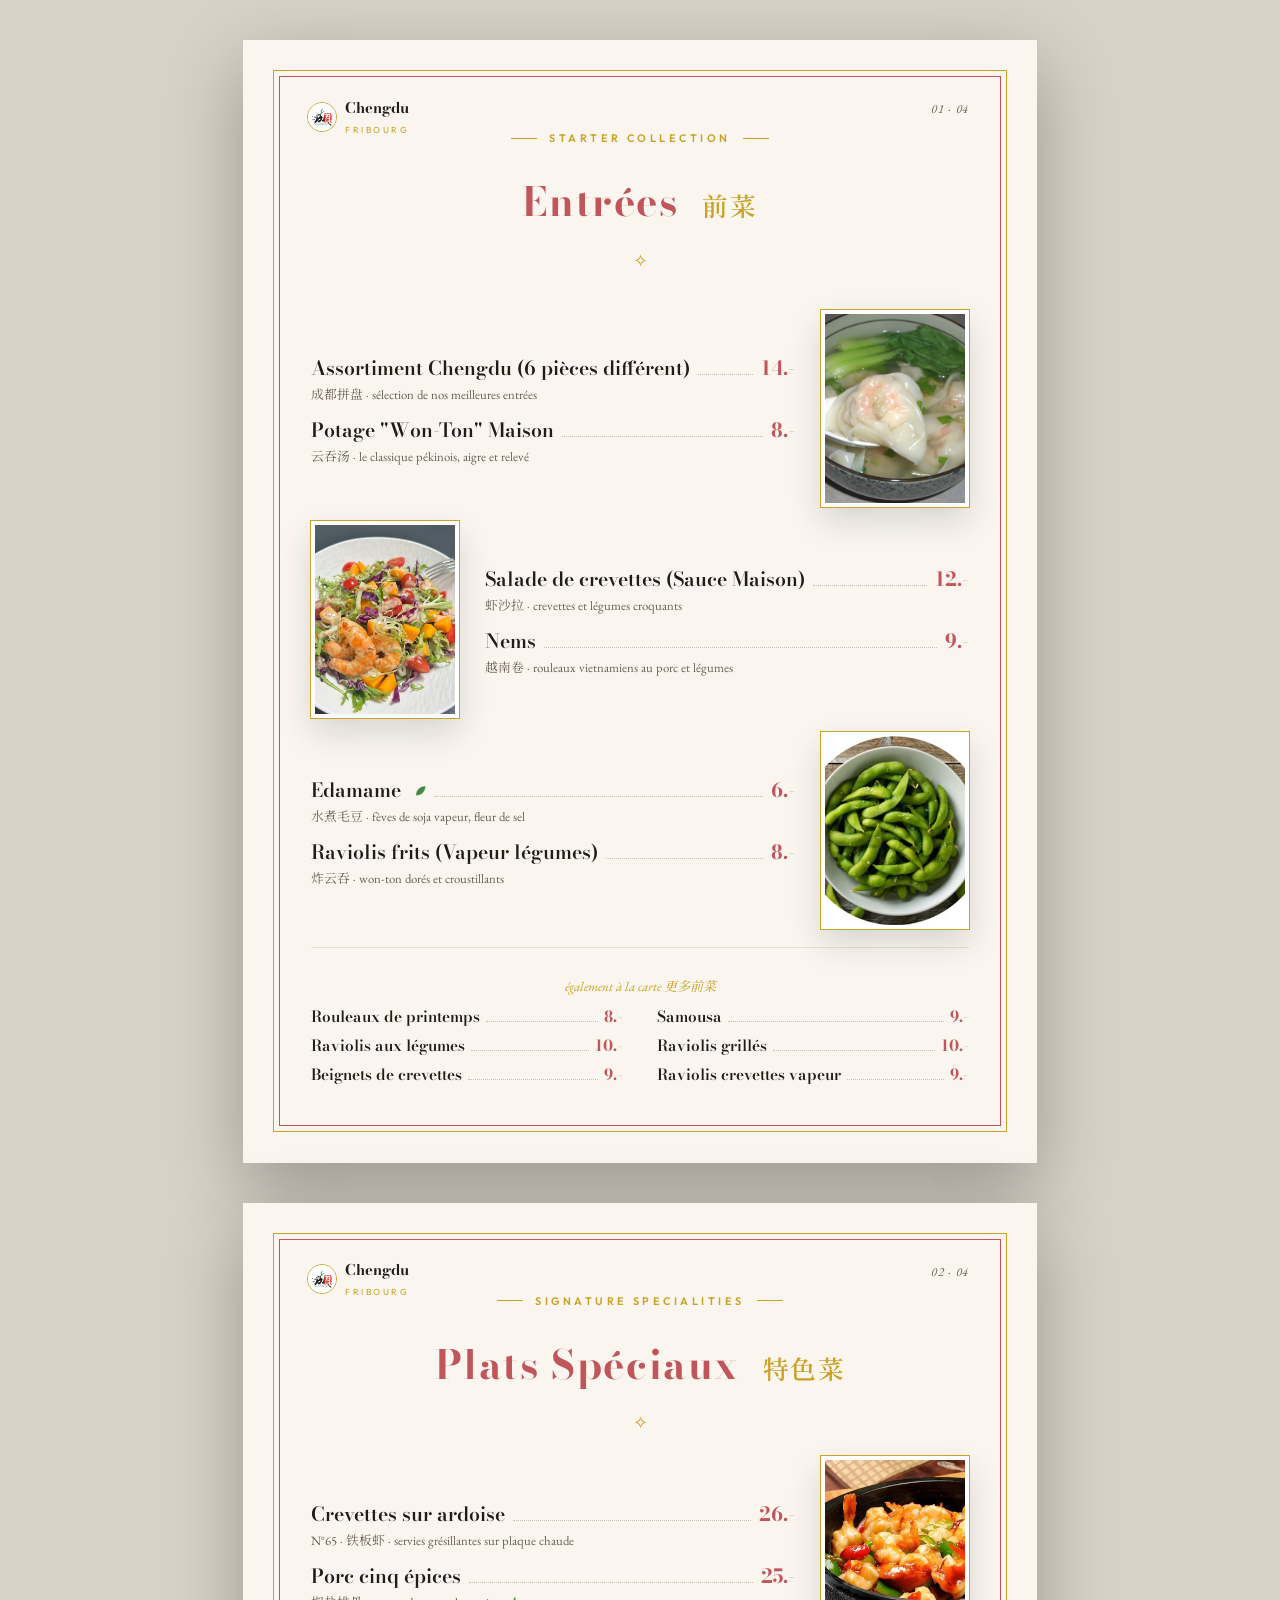
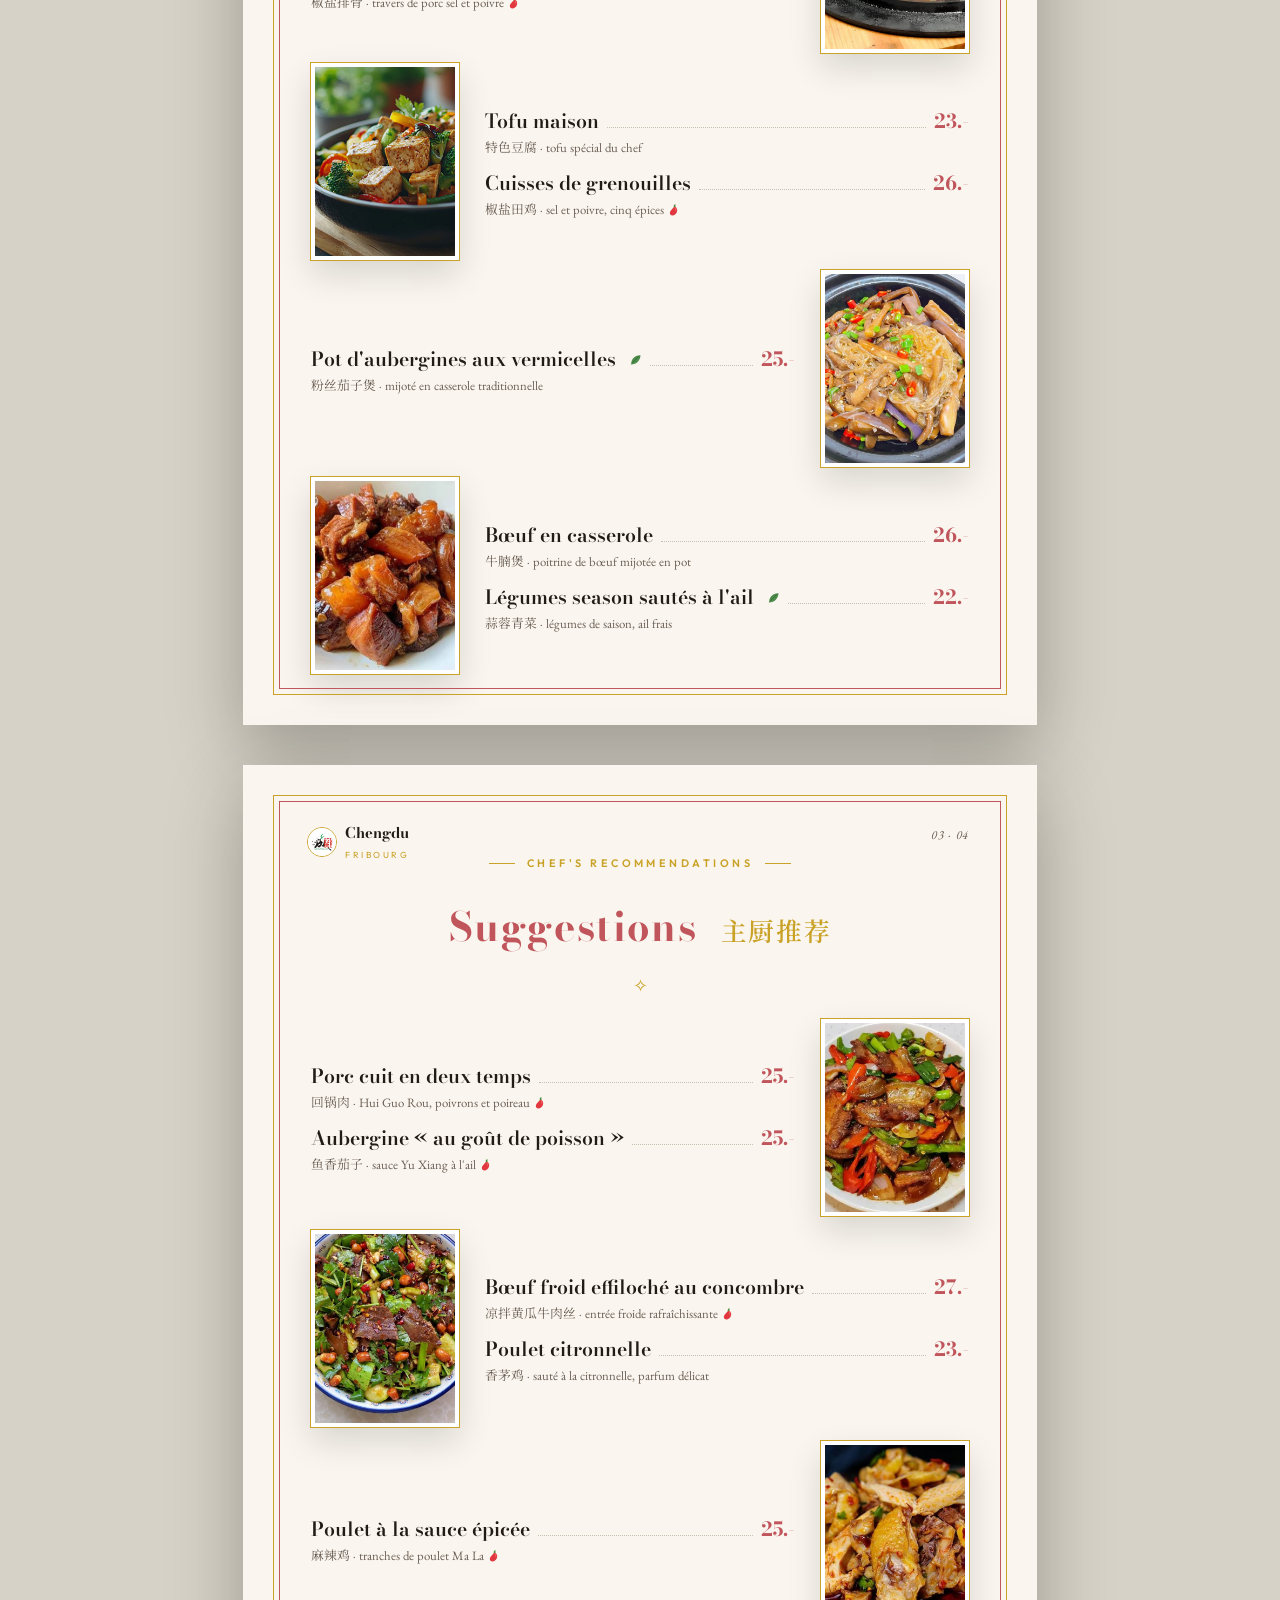
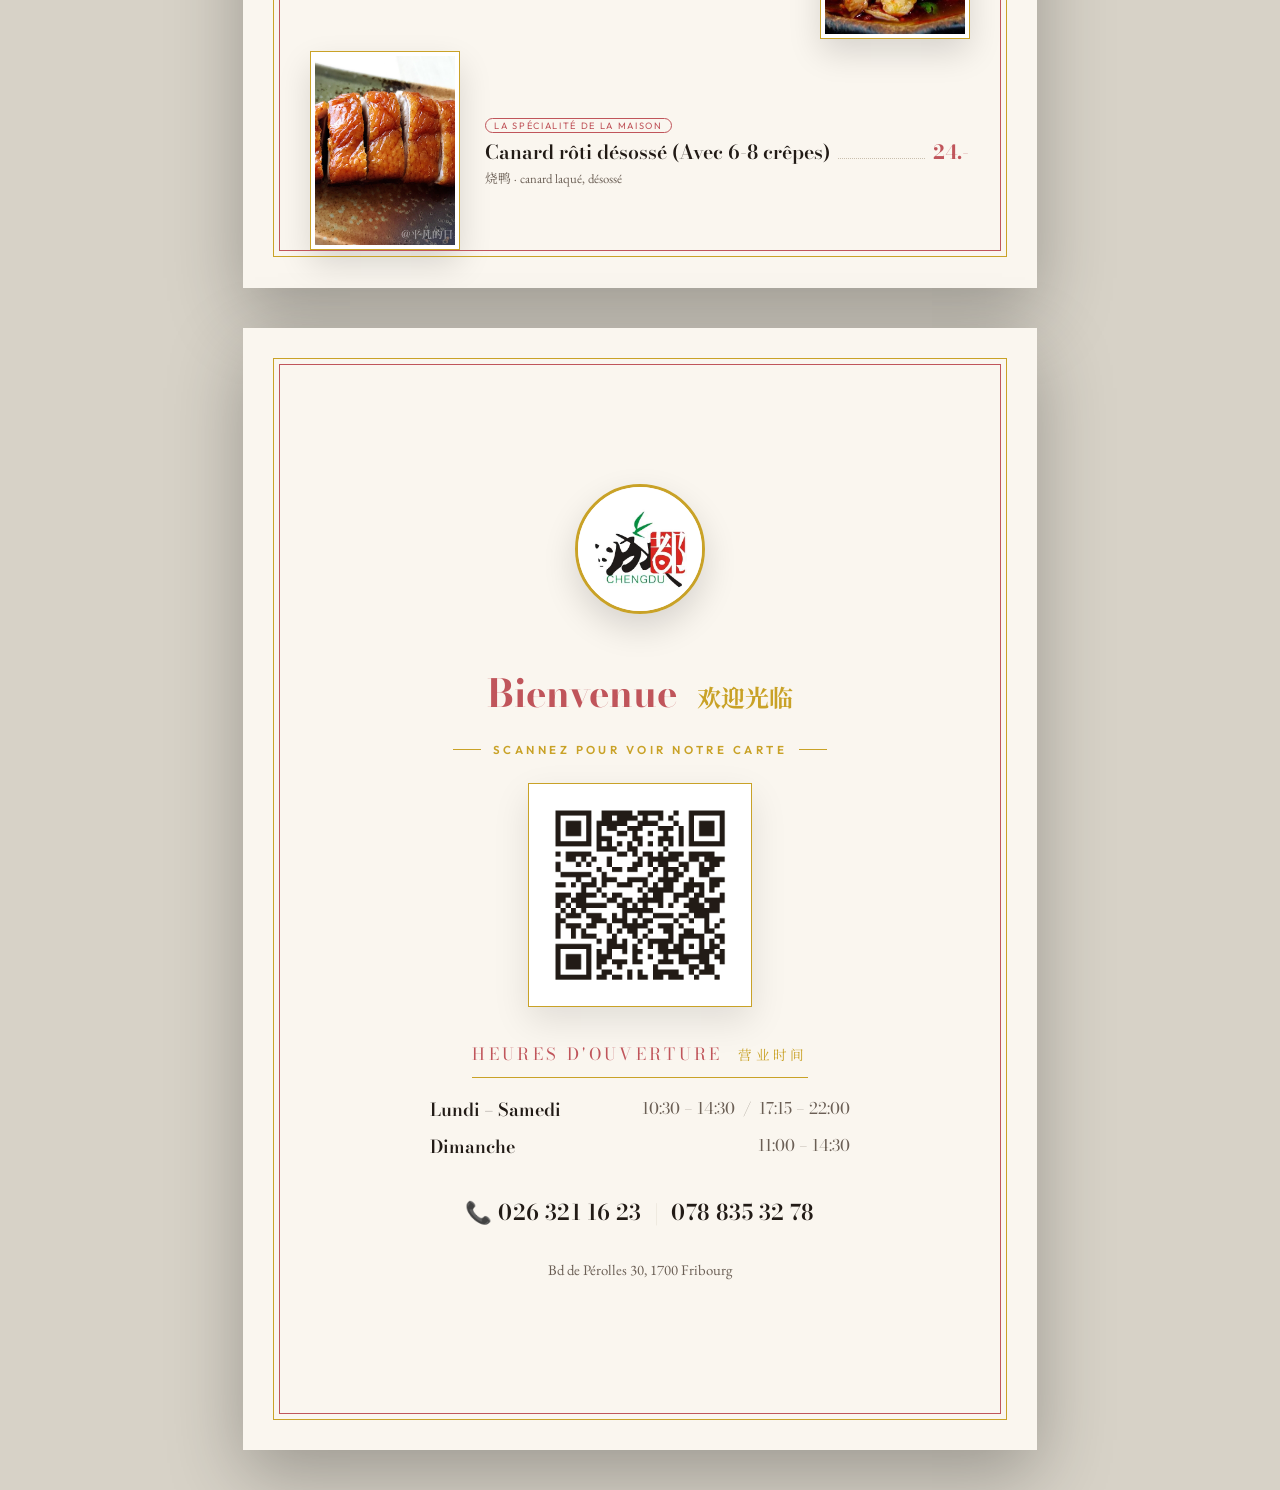
==== affiche-menu.html @ e3ce71a8 "Initial commit: Restaurant Chengdu website Static site with QR menu, online ordering, and kitchen pr" ====
<!DOCTYPE html>
<html lang="fr">
<head>
<meta charset="UTF-8">
<meta name="viewport" content="width=device-width, initial-scale=1.0">
<title>Affiche Menu — Restaurant Chengdu</title>
<link rel="icon" href="images/chengdu.JPG">
<link rel="preconnect" href="https://fonts.googleapis.com">
<link rel="preconnect" href="https://fonts.gstatic.com" crossorigin>
<link href="https://fonts.googleapis.com/css2?family=Bodoni+Moda:ital,opsz,wght@0,6..96,500;0,6..96,600;0,6..96,700;1,6..96,500&family=EB+Garamond:ital,wght@0,400;0,500;1,400&family=Outfit:wght@300;400;500;600&family=Noto+Serif+SC:wght@500;600;700&display=swap" rel="stylesheet">
<style>
  :root {
    --red: #C0555B;
    --red-dark: #9C4247;
    --gold: #C9A227;
    --gold-soft: #F7EFD8;
    --ink: #221B16;
    --ink-soft: #6B5F55;
    --paper: #FAF6EF;
    --line: #E9E0D2;
    --font-display: "Bodoni Moda", "Noto Serif SC", Georgia, serif;
    --font-accent: "EB Garamond", "Noto Serif SC", Georgia, serif;
    --font-sans: "Outfit", sans-serif;
  }
  * { box-sizing: border-box; }
  body {
    margin: 0; padding: 40px 0; background: #d7d2c7;
    display: flex; flex-direction: column; align-items: center; gap: 40px;
    font-family: var(--font-sans);
    -webkit-print-color-adjust: exact; print-color-adjust: exact;
  }
  .a4-page {
    background: var(--paper);
    width: 210mm; height: 297mm;
    padding: 16mm 18mm;
    position: relative;
    display: flex; flex-direction: column;
    box-shadow: 0 25px 70px rgba(0,0,0,.28);
    overflow: hidden;
  }
  @media print {
    @page { size: A4; margin: 0; }
    body { background: var(--paper); padding: 0; gap: 0; }
    .a4-page { box-shadow: none; page-break-after: always; }
  }

  /* 双重画框：外层香槟金 + 内层胭脂红 */
  .frame-outer { position: absolute; inset: 8mm; border: 1px solid var(--gold); pointer-events: none; z-index: 5; }
  .frame-inner { position: absolute; inset: 9.6mm; border: 1.5px solid var(--red); pointer-events: none; z-index: 5; }

  /* 角落小品牌标（第 1-3 页） */
  .poster-brand {
    position: absolute; top: 15mm; left: 17mm; z-index: 6;
    display: flex; align-items: center; gap: 8px;
  }
  .poster-brand img { width: 30px; height: 30px; border-radius: 50%; object-fit: cover; border: 1px solid var(--gold); }
  .poster-brand .pb-name { font-family: var(--font-display); font-weight: 700; font-size: .92rem; color: var(--ink); line-height: 1.1; }
  .poster-brand .pb-sub { font-size: .55rem; letter-spacing: .28em; text-transform: uppercase; color: var(--gold); }
  .poster-pageno {
    position: absolute; top: 16mm; right: 18mm; z-index: 6;
    font-family: var(--font-accent); font-style: italic; font-size: .78rem; color: var(--ink-soft);
    letter-spacing: .05em;
  }

  .page-header { text-align: center; margin: 20px 0 22px; position: relative; }
  .page-kicker {
    display: inline-flex; align-items: center; gap: 12px;
    color: var(--gold); letter-spacing: .32em; text-transform: uppercase;
    font-size: .68rem; font-weight: 600; margin-bottom: 10px;
  }
  .page-kicker::before, .page-kicker::after { content: ""; width: 26px; height: 1px; background: var(--gold); }
  .page-title { font-family: var(--font-display); font-weight: 700; font-size: 2.5rem; color: var(--red); letter-spacing: .04em; line-height: 1; }
  .page-title .cn { color: var(--gold); font-size: 1.6rem; margin-left: 12px; font-weight: 600; }
  .page-ornament { color: var(--gold); font-size: 1.1rem; margin-top: 6px; }

  .content { flex: 1; display: flex; flex-direction: column; justify-content: center; gap: 14px; }

  .dish-row { display: grid; grid-template-columns: 1fr 148px; gap: 26px; align-items: center; }
  .dish-row.img-left { grid-template-columns: 148px 1fr; }
  .dish-row.img-left .img-box { order: 1; }
  .dish-row.img-left .menu-block { order: 2; }

  .img-box {
    width: 148px; height: 197px; flex-shrink: 0;
    background: #fff; border: 4px solid #fff; outline: 1px solid var(--gold);
    box-shadow: 0 14px 32px rgba(0,0,0,.14);
    overflow: hidden; position: relative;
  }
  .img-box img { width: 100%; height: 100%; object-fit: cover; display: block; }
  .img-box.solo { width: 100%; height: 220px; }

  .menu-block { display: flex; flex-direction: column; justify-content: center; gap: 12px; }
  .dish-entry .row-line { display: flex; align-items: baseline; gap: 8px; }
  .dish-name { font-family: var(--font-display); font-weight: 600; font-size: 1.22rem; color: var(--ink); white-space: nowrap; }
  .leader { flex-grow: 1; border-bottom: 1px dotted #c9bfae; margin-bottom: 5px; }
  .dish-price { font-family: var(--font-display); font-weight: 700; font-size: 1.22rem; color: var(--red); white-space: nowrap; }
  .dish-cn { font-family: var(--font-accent); font-size: .8rem; color: var(--ink-soft); margin-top: 1px; }
  .dish-tag {
    display: inline-block; font-size: .58rem; letter-spacing: .18em; text-transform: uppercase;
    color: var(--red); border: 1px solid var(--red); border-radius: 999px; padding: 1px 8px; margin-bottom: 4px;
  }

  .spicy-icon { width: 1.05em; height: 1.05em; vertical-align: -0.16em; margin-left: 3px; }
  .veg-icon { width: .82em; height: .82em; vertical-align: -0.02em; margin-left: 5px; }

  .extra-list { margin-top: 4px; padding-top: 14px; border-top: 1px solid var(--line); }
  .extra-label {
    font-family: var(--font-accent); font-style: italic; color: var(--gold);
    font-size: .82rem; text-align: center; margin-bottom: 10px;
  }
  .extra-grid { display: grid; grid-template-columns: 1fr 1fr; gap: 6px 34px; }
  .extra-entry { display: flex; align-items: baseline; gap: 6px; }
  .extra-entry .dish-name { font-size: .96rem; }
  .extra-entry .dish-price { font-size: .96rem; }

  .page-footer-tag {
    text-align: center; margin-top: 10px; font-family: var(--font-accent); font-style: italic;
    color: var(--ink-soft); font-size: .78rem; letter-spacing: .04em;
  }

  /* 第 4 页 信息页 */
  .info-page { align-items: center; justify-content: center; text-align: center; }
  .info-logo { width: 130px; height: 130px; border-radius: 50%; object-fit: cover; border: 3px solid var(--gold); box-shadow: 0 14px 34px rgba(0,0,0,.14); margin-bottom: 18px; }
  .info-title { font-family: var(--font-display); font-weight: 700; font-size: 2.4rem; color: var(--red); margin-bottom: 6px; }
  .info-title .cn { color: var(--gold); font-size: 1.5rem; margin-left: 10px; }
  .info-kicker {
    display: inline-flex; align-items: center; gap: 12px; color: var(--gold);
    letter-spacing: .3em; text-transform: uppercase; font-size: .72rem; font-weight: 600; margin: 14px 0 26px;
  }
  .info-kicker::before, .info-kicker::after { content: ""; width: 28px; height: 1px; background: var(--gold); }
  .qr-wrapper { background: #fff; padding: 16px; border: 1px solid var(--gold); box-shadow: 0 14px 34px rgba(0,0,0,.1); }
  .qr-wrapper img { width: 190px; height: 190px; display: block; }
  .hours-block { margin-top: 34px; width: 100%; max-width: 420px; }
  .hours-title {
    font-family: var(--font-display); text-transform: uppercase; letter-spacing: .2em; font-size: 1.05rem;
    color: var(--red); border-bottom: 1px solid var(--gold); padding-bottom: 10px; margin-bottom: 18px; display: inline-block;
  }
  .hours-title .cn { color: var(--gold); font-size: .85rem; margin-left: 8px; }
  .hours-row { display: flex; justify-content: space-between; font-family: var(--font-display); margin-bottom: 10px; }
  .hours-day { font-weight: 600; font-size: 1.12rem; color: var(--ink); }
  .hours-time { font-size: 1rem; color: var(--ink-soft); }
  .info-phone { margin-top: 26px; font-family: var(--font-display); font-size: 1.35rem; font-weight: 600; color: var(--ink); letter-spacing: .02em; }
  .info-phone .sep { color: #c9bfae; font-weight: 300; margin: 0 12px; }
  .info-address { margin-top: 10px; font-family: var(--font-accent); color: var(--ink-soft); font-size: .92rem; }
</style>
</head>
<body>

  <!-- ================= PAGE 1 : ENTRÉES / 前菜 ================= -->
  <div class="a4-page">
    <div class="frame-outer"></div><div class="frame-inner"></div>
    <div class="poster-brand">
      <img src="images/chengdu.JPG" alt="Chengdu">
      <span><span class="pb-name">Chengdu</span><br><span class="pb-sub">Fribourg</span></span>
    </div>
    <div class="poster-pageno">01 · 04</div>

    <header class="page-header">
      <p class="page-kicker">Starter Collection</p>
      <h1 class="page-title">Entrées <span class="cn">前菜</span></h1>
      <div class="page-ornament">✧</div>
    </header>

    <div class="content">
      <div class="dish-row">
        <div class="menu-block">
          <div class="dish-entry">
            <div class="row-line"><span class="dish-name">Assortiment Chengdu (6 pièces différent)</span><span class="leader"></span><span class="dish-price">14.-</span></div>
            <div class="dish-cn">成都拼盘 · sélection de nos meilleures entrées</div>
          </div>
          <div class="dish-entry">
            <div class="row-line"><span class="dish-name">Potage "Won-Ton" Maison</span><span class="leader"></span><span class="dish-price">8.-</span></div>
            <div class="dish-cn">云吞汤 · le classique pékinois, aigre et relevé</div>
          </div>
        </div>
        <div class="img-box"><img src="images/plats/n12.jpg" alt="Potage aigre piquant"></div>
      </div>

      <div class="dish-row img-left">
        <div class="img-box"><img src="images/plats/n23.jpeg" alt="Salade de crevettes"></div>
        <div class="menu-block">
          <div class="dish-entry">
            <div class="row-line"><span class="dish-name">Salade de crevettes (Sauce Maison)</span><span class="leader"></span><span class="dish-price">12.-</span></div>
            <div class="dish-cn">虾沙拉 · crevettes et légumes croquants</div>
          </div>
          <div class="dish-entry">
            <div class="row-line"><span class="dish-name">Nems</span><span class="leader"></span><span class="dish-price">9.-</span></div>
            <div class="dish-cn">越南卷 · rouleaux vietnamiens au porc et légumes</div>
          </div>
        </div>
      </div>

      <div class="dish-row">
        <div class="menu-block">
          <div class="dish-entry">
            <div class="row-line"><span class="dish-name">Edamame</span><svg class="veg-icon" viewBox="0 0 24 24" aria-label="végétarien"><path d="M4 20C4 10 12 4 21 4c0 9-7 17-17 17-1.4 0-1.4-.2 0-1z" fill="#4C8C4A"/><path d="M6.5 17.5C11 13 15 9 18.5 5.5" stroke="#365F35" stroke-width="1.3" fill="none" stroke-linecap="round"/></svg><span class="leader"></span><span class="dish-price">6.-</span></div>
            <div class="dish-cn">水煮毛豆 · fèves de soja vapeur, fleur de sel</div>
          </div>
          <div class="dish-entry">
            <div class="row-line"><span class="dish-name">Raviolis frits (Vapeur légumes)</span><span class="leader"></span><span class="dish-price">8.-</span></div>
            <div class="dish-cn">炸云吞 · won-ton dorés et croustillants</div>
          </div>
        </div>
        <div class="img-box"><img src="images/menu-qr/saison-edamame.jpg" alt="Edamame"></div>
      </div>

      <div class="extra-list">
        <p class="extra-label">également à la carte 更多前菜</p>
        <div class="extra-grid">
          <div class="extra-entry"><span class="dish-name">Rouleaux de printemps</span><span class="leader"></span><span class="dish-price">8.-</span></div>
          <div class="extra-entry"><span class="dish-name">Samousa</span><span class="leader"></span><span class="dish-price">9.-</span></div>
          <div class="extra-entry"><span class="dish-name">Raviolis aux légumes</span><span class="leader"></span><span class="dish-price">10.-</span></div>
          <div class="extra-entry"><span class="dish-name">Raviolis grillés</span><span class="leader"></span><span class="dish-price">10.-</span></div>
          <div class="extra-entry"><span class="dish-name">Beignets de crevettes</span><span class="leader"></span><span class="dish-price">9.-</span></div>
          <div class="extra-entry"><span class="dish-name">Raviolis crevettes vapeur</span><span class="leader"></span><span class="dish-price">9.-</span></div>
        </div>
      </div>
    </div>
  </div>

  <!-- ================= PAGE 2 : PLATS SPÉCIAUX / 特色菜 ================= -->
  <div class="a4-page">
    <div class="frame-outer"></div><div class="frame-inner"></div>
    <div class="poster-brand">
      <img src="images/chengdu.JPG" alt="Chengdu">
      <span><span class="pb-name">Chengdu</span><br><span class="pb-sub">Fribourg</span></span>
    </div>
    <div class="poster-pageno">02 · 04</div>

    <header class="page-header">
      <p class="page-kicker">Signature Specialities</p>
      <h1 class="page-title">Plats Spéciaux <span class="cn">特色菜</span></h1>
      <div class="page-ornament">✧</div>
    </header>

    <div class="content" style="gap:10px;">
      <div class="dish-row">
        <div class="menu-block">
          <div class="dish-entry">
            <div class="row-line"><span class="dish-name">Crevettes sur ardoise</span><span class="leader"></span><span class="dish-price">26.-</span></div>
            <div class="dish-cn">N°65 · 铁板虾 · servies grésillantes sur plaque chaude</div>
          </div>
          <div class="dish-entry">
            <div class="row-line"><span class="dish-name">Porc cinq épices</span><span class="leader"></span><span class="dish-price">25.-</span></div>
            <div class="dish-cn">椒盐排骨 · travers de porc sel et poivre<svg class="spicy-icon" viewBox="0 0 24 24" aria-label="épicé"><path d="M12.3 3.4c1-.7 2.3-.9 3.4-.4.3.1.3.6 0 .8-.9.5-1.5 1.1-1.8 1.8.5-.1 1-.1 1.4.1.3.1.3.5.1.7-.6.5-1 1-1.3 1.6.4 0 .8.1 1.1.3.3.2.3.5 0 .7-2.2 1.7-3.6 3.2-3.9 4.3z" fill="#4E8C3F"/><path d="M13.6 6.7c2 .4 3.7 1.9 4.3 3.9 1 3.4-.5 7.5-3.6 10-2.8 2.2-6.2 2.3-8.1.3-1.7-1.8-1.4-4.8.7-7.4C8.6 10.9 11 8.9 13.6 6.7z" fill="#E2373E"/><path d="M14.6 8.6c1 1.2 1.4 2.9 1 4.5" stroke="#F28B85" stroke-width="1.1" fill="none" stroke-linecap="round"/></svg></div>
          </div>
        </div>
        <div class="img-box"><img src="images/plats/n65.jpg" alt="Crevettes sur ardoise"></div>
      </div>

      <div class="dish-row img-left">
        <div class="img-box"><img src="images/plats/n92.jpg" alt="Tofu maison"></div>
        <div class="menu-block">
          <div class="dish-entry">
            <div class="row-line"><span class="dish-name">Tofu maison</span><span class="leader"></span><span class="dish-price">23.-</span></div>
            <div class="dish-cn">特色豆腐 · tofu spécial du chef</div>
          </div>
          <div class="dish-entry">
            <div class="row-line"><span class="dish-name">Cuisses de grenouilles</span><span class="leader"></span><span class="dish-price">26.-</span></div>
            <div class="dish-cn">椒盐田鸡 · sel et poivre, cinq épices<svg class="spicy-icon" viewBox="0 0 24 24" aria-label="épicé"><path d="M12.3 3.4c1-.7 2.3-.9 3.4-.4.3.1.3.6 0 .8-.9.5-1.5 1.1-1.8 1.8.5-.1 1-.1 1.4.1.3.1.3.5.1.7-.6.5-1 1-1.3 1.6.4 0 .8.1 1.1.3.3.2.3.5 0 .7-2.2 1.7-3.6 3.2-3.9 4.3z" fill="#4E8C3F"/><path d="M13.6 6.7c2 .4 3.7 1.9 4.3 3.9 1 3.4-.5 7.5-3.6 10-2.8 2.2-6.2 2.3-8.1.3-1.7-1.8-1.4-4.8.7-7.4C8.6 10.9 11 8.9 13.6 6.7z" fill="#E2373E"/><path d="M14.6 8.6c1 1.2 1.4 2.9 1 4.5" stroke="#F28B85" stroke-width="1.1" fill="none" stroke-linecap="round"/></svg></div>
          </div>
        </div>
      </div>

      <div class="dish-row">
        <div class="menu-block">
          <div class="dish-entry">
            <div class="row-line"><span class="dish-name">Pot d'aubergines aux vermicelles</span><svg class="veg-icon" viewBox="0 0 24 24" aria-label="végétarien"><path d="M4 20C4 10 12 4 21 4c0 9-7 17-17 17-1.4 0-1.4-.2 0-1z" fill="#4C8C4A"/><path d="M6.5 17.5C11 13 15 9 18.5 5.5" stroke="#365F35" stroke-width="1.3" fill="none" stroke-linecap="round"/></svg><span class="leader"></span><span class="dish-price">25.-</span></div>
            <div class="dish-cn">粉丝茄子煲 · mijoté en casserole traditionnelle</div>
          </div>
        </div>
        <div class="img-box"><img src="images/plats/n94.jpeg" alt="Pot d'aubergines aux vermicelles"></div>
      </div>

      <div class="dish-row img-left">
        <div class="img-box"><img src="images/plats/n95.jpg" alt="Bœuf en casserole"></div>
        <div class="menu-block">
          <div class="dish-entry">
            <div class="row-line"><span class="dish-name">Bœuf en casserole</span><span class="leader"></span><span class="dish-price">26.-</span></div>
            <div class="dish-cn">牛腩煲 · poitrine de bœuf mijotée en pot</div>
          </div>
          <div class="dish-entry">
            <div class="row-line"><span class="dish-name">Légumes season sautés à l'ail</span><svg class="veg-icon" viewBox="0 0 24 24" aria-label="végétarien"><path d="M4 20C4 10 12 4 21 4c0 9-7 17-17 17-1.4 0-1.4-.2 0-1z" fill="#4C8C4A"/><path d="M6.5 17.5C11 13 15 9 18.5 5.5" stroke="#365F35" stroke-width="1.3" fill="none" stroke-linecap="round"/></svg><span class="leader"></span><span class="dish-price">22.-</span></div>
            <div class="dish-cn">蒜蓉青菜 · légumes de saison, ail frais</div>
          </div>
        </div>
      </div>
    </div>
  </div>

  <!-- ================= PAGE 3 : SUGGESTIONS DU CHEF / 主厨推荐 ================= -->
  <div class="a4-page">
    <div class="frame-outer"></div><div class="frame-inner"></div>
    <div class="poster-brand">
      <img src="images/chengdu.JPG" alt="Chengdu">
      <span><span class="pb-name">Chengdu</span><br><span class="pb-sub">Fribourg</span></span>
    </div>
    <div class="poster-pageno">03 · 04</div>

    <header class="page-header">
      <p class="page-kicker">Chef's Recommendations</p>
      <h1 class="page-title">Suggestions <span class="cn">主厨推荐</span></h1>
      <div class="page-ornament">✧</div>
    </header>

    <div class="content">
      <div class="dish-row">
        <div class="menu-block">
          <div class="dish-entry">
            <div class="row-line"><span class="dish-name">Porc cuit en deux temps</span><span class="leader"></span><span class="dish-price">25.-</span></div>
            <div class="dish-cn">回锅肉 · Hui Guo Rou, poivrons et poireau<svg class="spicy-icon" viewBox="0 0 24 24" aria-label="épicé"><path d="M12.3 3.4c1-.7 2.3-.9 3.4-.4.3.1.3.6 0 .8-.9.5-1.5 1.1-1.8 1.8.5-.1 1-.1 1.4.1.3.1.3.5.1.7-.6.5-1 1-1.3 1.6.4 0 .8.1 1.1.3.3.2.3.5 0 .7-2.2 1.7-3.6 3.2-3.9 4.3z" fill="#4E8C3F"/><path d="M13.6 6.7c2 .4 3.7 1.9 4.3 3.9 1 3.4-.5 7.5-3.6 10-2.8 2.2-6.2 2.3-8.1.3-1.7-1.8-1.4-4.8.7-7.4C8.6 10.9 11 8.9 13.6 6.7z" fill="#E2373E"/><path d="M14.6 8.6c1 1.2 1.4 2.9 1 4.5" stroke="#F28B85" stroke-width="1.1" fill="none" stroke-linecap="round"/></svg></div>
          </div>
          <div class="dish-entry">
            <div class="row-line"><span class="dish-name">Aubergine « au goût de poisson »</span><span class="leader"></span><span class="dish-price">25.-</span></div>
            <div class="dish-cn">鱼香茄子 · sauce Yu Xiang à l'ail<svg class="spicy-icon" viewBox="0 0 24 24" aria-label="épicé"><path d="M12.3 3.4c1-.7 2.3-.9 3.4-.4.3.1.3.6 0 .8-.9.5-1.5 1.1-1.8 1.8.5-.1 1-.1 1.4.1.3.1.3.5.1.7-.6.5-1 1-1.3 1.6.4 0 .8.1 1.1.3.3.2.3.5 0 .7-2.2 1.7-3.6 3.2-3.9 4.3z" fill="#4E8C3F"/><path d="M13.6 6.7c2 .4 3.7 1.9 4.3 3.9 1 3.4-.5 7.5-3.6 10-2.8 2.2-6.2 2.3-8.1.3-1.7-1.8-1.4-4.8.7-7.4C8.6 10.9 11 8.9 13.6 6.7z" fill="#E2373E"/><path d="M14.6 8.6c1 1.2 1.4 2.9 1 4.5" stroke="#F28B85" stroke-width="1.1" fill="none" stroke-linecap="round"/></svg></div>
          </div>
        </div>
        <div class="img-box"><img src="images/plats/s1.webp" alt="Porc cuit en deux temps"></div>
      </div>

      <div class="dish-row img-left">
        <div class="img-box"><img src="images/plats/s4.jpg" alt="Bœuf froid effiloché au concombre"></div>
        <div class="menu-block">
          <div class="dish-entry">
            <div class="row-line"><span class="dish-name">Bœuf froid effiloché au concombre</span><span class="leader"></span><span class="dish-price">27.-</span></div>
            <div class="dish-cn">凉拌黄瓜牛肉丝 · entrée froide rafraîchissante<svg class="spicy-icon" viewBox="0 0 24 24" aria-label="épicé"><path d="M12.3 3.4c1-.7 2.3-.9 3.4-.4.3.1.3.6 0 .8-.9.5-1.5 1.1-1.8 1.8.5-.1 1-.1 1.4.1.3.1.3.5.1.7-.6.5-1 1-1.3 1.6.4 0 .8.1 1.1.3.3.2.3.5 0 .7-2.2 1.7-3.6 3.2-3.9 4.3z" fill="#4E8C3F"/><path d="M13.6 6.7c2 .4 3.7 1.9 4.3 3.9 1 3.4-.5 7.5-3.6 10-2.8 2.2-6.2 2.3-8.1.3-1.7-1.8-1.4-4.8.7-7.4C8.6 10.9 11 8.9 13.6 6.7z" fill="#E2373E"/><path d="M14.6 8.6c1 1.2 1.4 2.9 1 4.5" stroke="#F28B85" stroke-width="1.1" fill="none" stroke-linecap="round"/></svg></div>
          </div>
          <div class="dish-entry">
            <div class="row-line"><span class="dish-name">Poulet citronnelle</span><span class="leader"></span><span class="dish-price">23.-</span></div>
            <div class="dish-cn">香茅鸡 · sauté à la citronnelle, parfum délicat</div>
          </div>
        </div>
      </div>

      <div class="dish-row">
        <div class="menu-block">
          <div class="dish-entry">
            <div class="row-line"><span class="dish-name">Poulet à la sauce épicée</span><span class="leader"></span><span class="dish-price">25.-</span></div>
            <div class="dish-cn">麻辣鸡 · tranches de poulet Ma La<svg class="spicy-icon" viewBox="0 0 24 24" aria-label="épicé"><path d="M12.3 3.4c1-.7 2.3-.9 3.4-.4.3.1.3.6 0 .8-.9.5-1.5 1.1-1.8 1.8.5-.1 1-.1 1.4.1.3.1.3.5.1.7-.6.5-1 1-1.3 1.6.4 0 .8.1 1.1.3.3.2.3.5 0 .7-2.2 1.7-3.6 3.2-3.9 4.3z" fill="#4E8C3F"/><path d="M13.6 6.7c2 .4 3.7 1.9 4.3 3.9 1 3.4-.5 7.5-3.6 10-2.8 2.2-6.2 2.3-8.1.3-1.7-1.8-1.4-4.8.7-7.4C8.6 10.9 11 8.9 13.6 6.7z" fill="#E2373E"/><path d="M14.6 8.6c1 1.2 1.4 2.9 1 4.5" stroke="#F28B85" stroke-width="1.1" fill="none" stroke-linecap="round"/></svg></div>
          </div>
        </div>
        <div class="img-box"><img src="images/plats/s5.jpeg" alt="Poulet à la sauce épicée"></div>
      </div>

      <div class="dish-row img-left">
        <div class="img-box"><img src="images/plats/plat2.jpg" alt="Canard rôti désossé"></div>
        <div class="menu-block">
          <div class="dish-entry">
            <span class="dish-tag">La spécialité de la maison</span>
            <div class="row-line"><span class="dish-name">Canard rôti désossé (Avec 6-8 crêpes)</span><span class="leader"></span><span class="dish-price">24.-</span></div>
            <div class="dish-cn">烧鸭 · canard laqué, désossé</div>
          </div>
        </div>
      </div>
    </div>
  </div>

  <!-- ================= PAGE 4 : INFOS & QR CODE ================= -->
  <div class="a4-page info-page">
    <div class="frame-outer"></div><div class="frame-inner"></div>

    <img class="info-logo" src="images/chengdu.JPG" alt="Restaurant Chengdu">
    <h2 class="info-title">Bienvenue <span class="cn">欢迎光临</span></h2>
    <p class="info-kicker">Scannez pour voir notre carte</p>

    <div class="qr-wrapper"><img src="images/qr-menu.png" alt="QR Code — Menu Restaurant Chengdu"></div>

    <div class="hours-block">
      <span class="hours-title">Heures d'ouverture <span class="cn">营业时间</span></span>
      <div class="hours-row">
        <span class="hours-day">Lundi – Samedi</span>
        <span class="hours-time">10:30 – 14:30 &nbsp;/&nbsp; 17:15 – 22:00</span>
      </div>
      <div class="hours-row">
        <span class="hours-day">Dimanche</span>
        <span class="hours-time">11:00 – 14:30</span>
      </div>
    </div>

    <p class="info-phone">📞 026 321 16 23<span class="sep">|</span>078 835 32 78</p>
    <p class="info-address">Bd de Pérolles 30, 1700 Fribourg</p>
  </div>

</body>
</html>
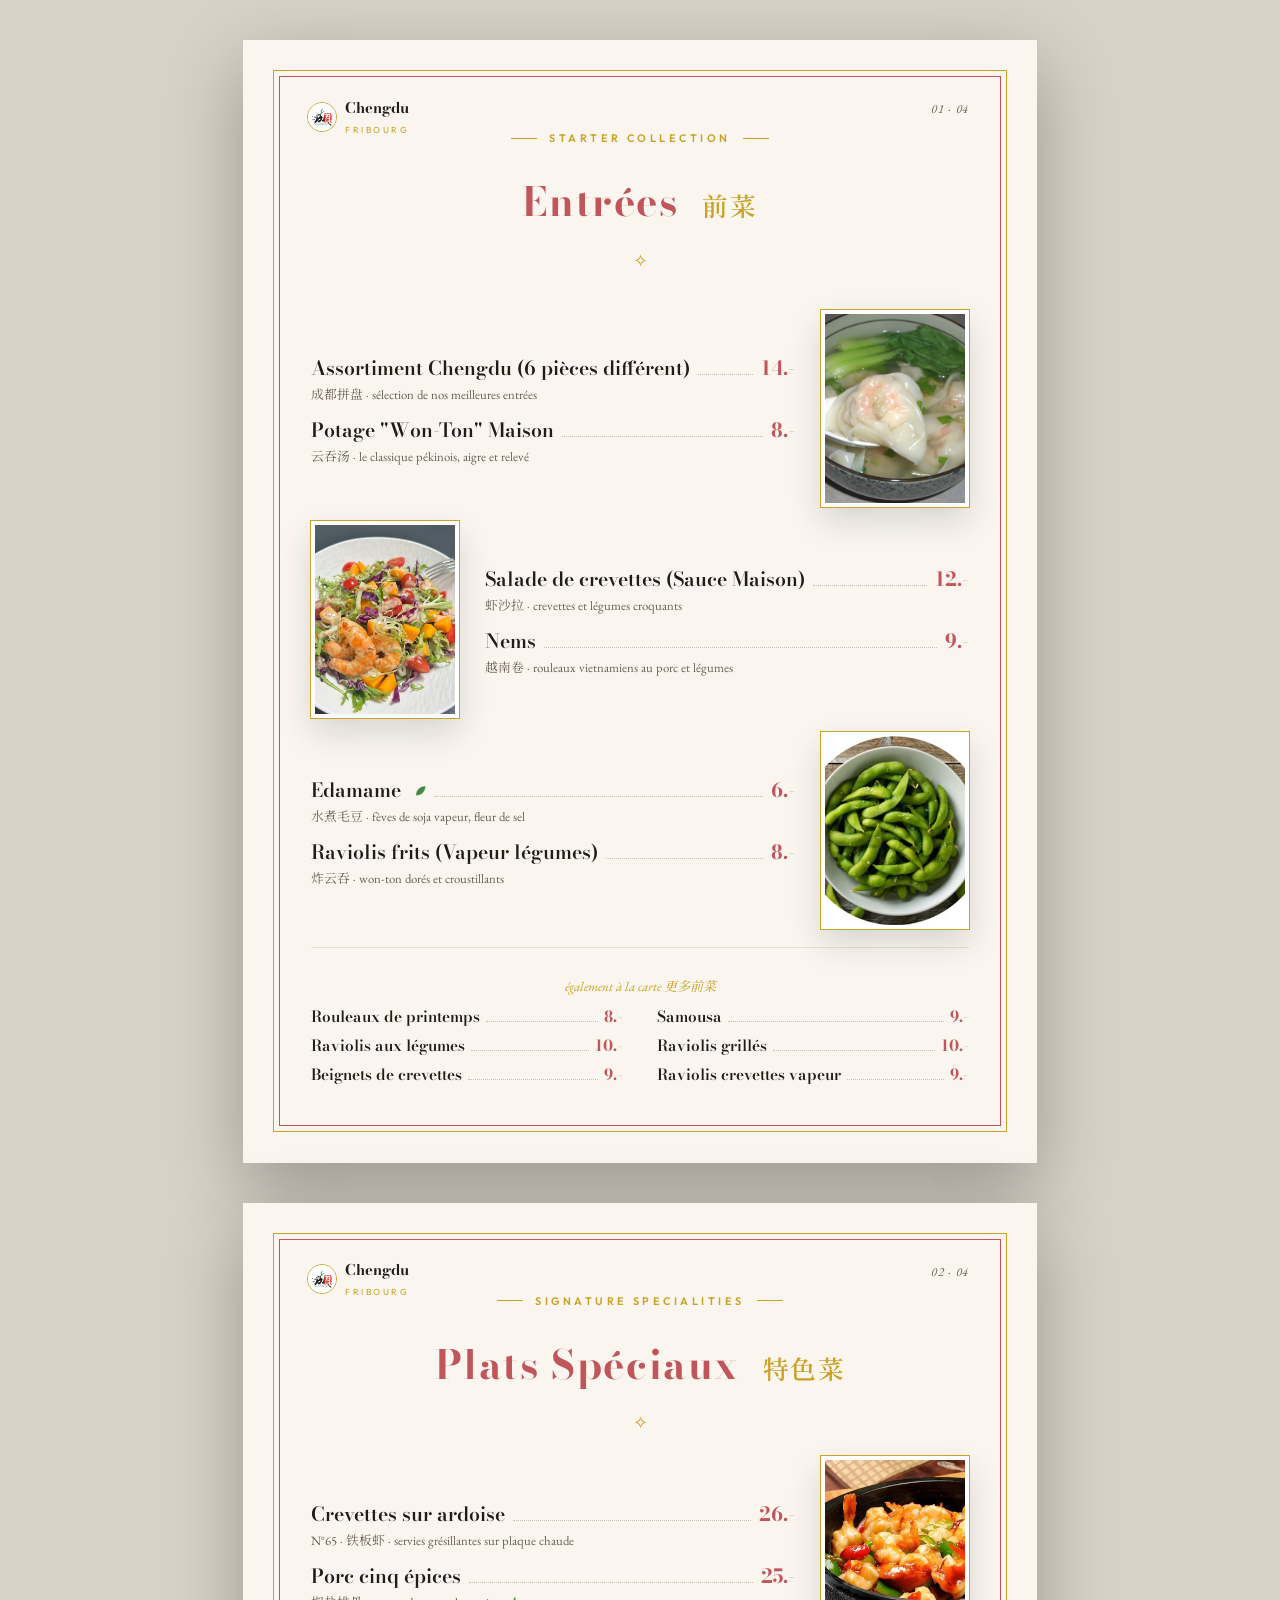
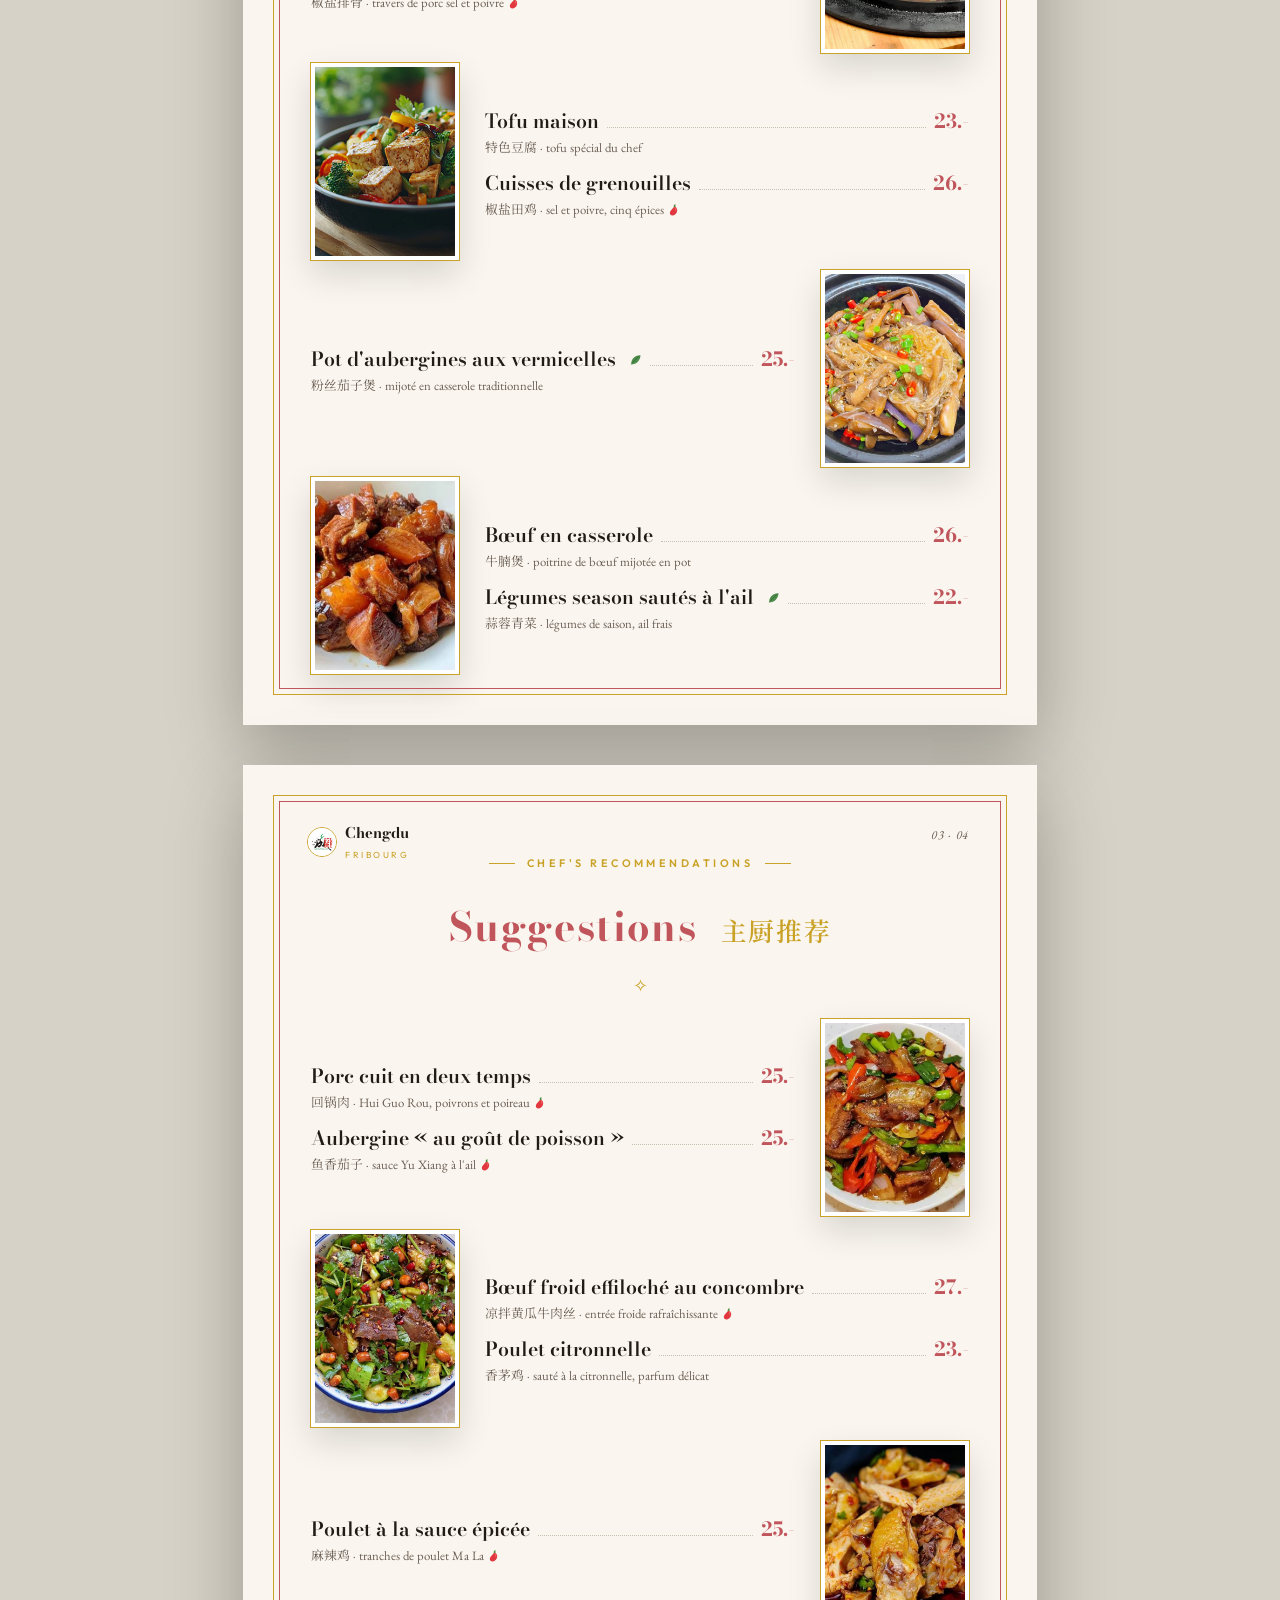
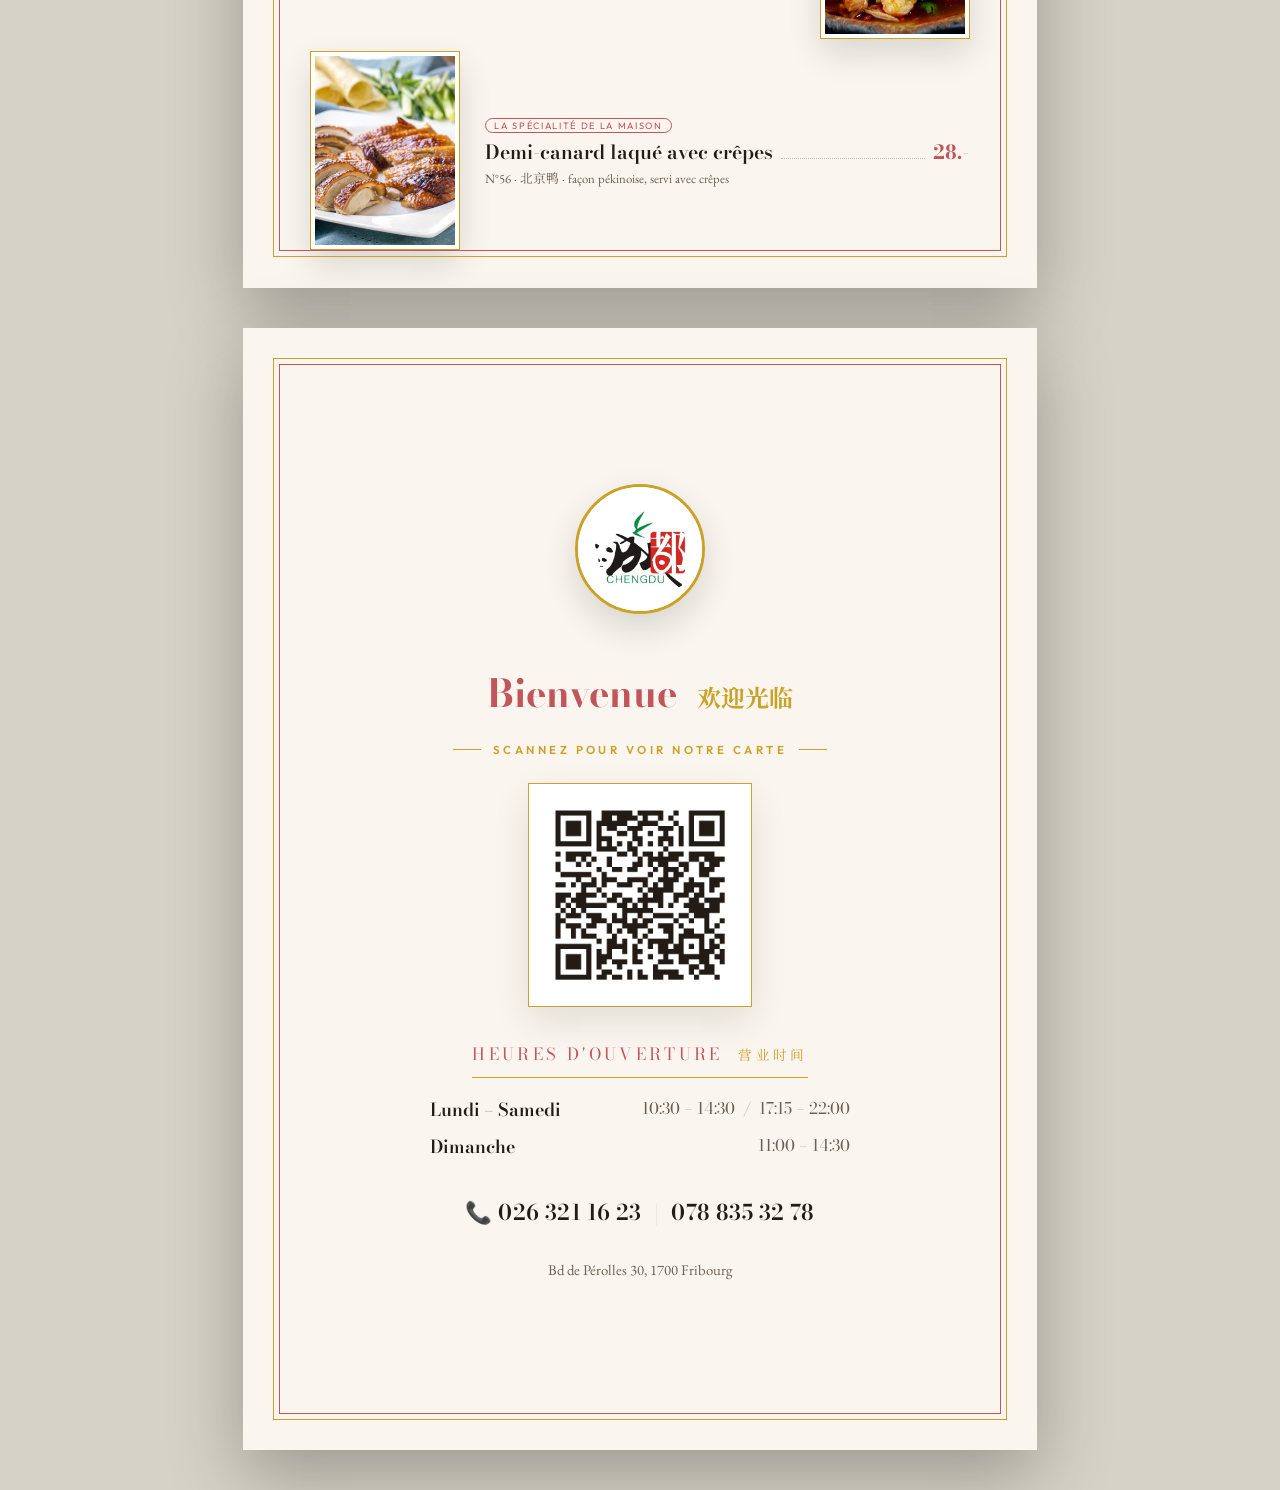
==== commit ae4acf1c: "Add N55/N56/N85 duck & pork dishes, renumber N87 to N86 - Canard: add N55 Canard sur ardoise and N56" ====
--- a/affiche-menu.html
+++ b/affiche-menu.html
@@ -343,12 +343,12 @@
       </div>
 
       <div class="dish-row img-left">
-        <div class="img-box"><img src="images/plats/plat2.jpg" alt="Canard rôti désossé"></div>
+        <div class="img-box"><img src="images/plats/n56.jpg" alt="Demi-canard laqué avec crêpes"></div>
         <div class="menu-block">
           <div class="dish-entry">
             <span class="dish-tag">La spécialité de la maison</span>
-            <div class="row-line"><span class="dish-name">Canard rôti désossé (Avec 6-8 crêpes)</span><span class="leader"></span><span class="dish-price">24.-</span></div>
-            <div class="dish-cn">烧鸭 · canard laqué, désossé</div>
+            <div class="row-line"><span class="dish-name">Demi-canard laqué avec crêpes</span><span class="leader"></span><span class="dish-price">28.-</span></div>
+            <div class="dish-cn">N°56 · 北京鸭 · façon pékinoise, servi avec crêpes</div>
           </div>
         </div>
       </div>
